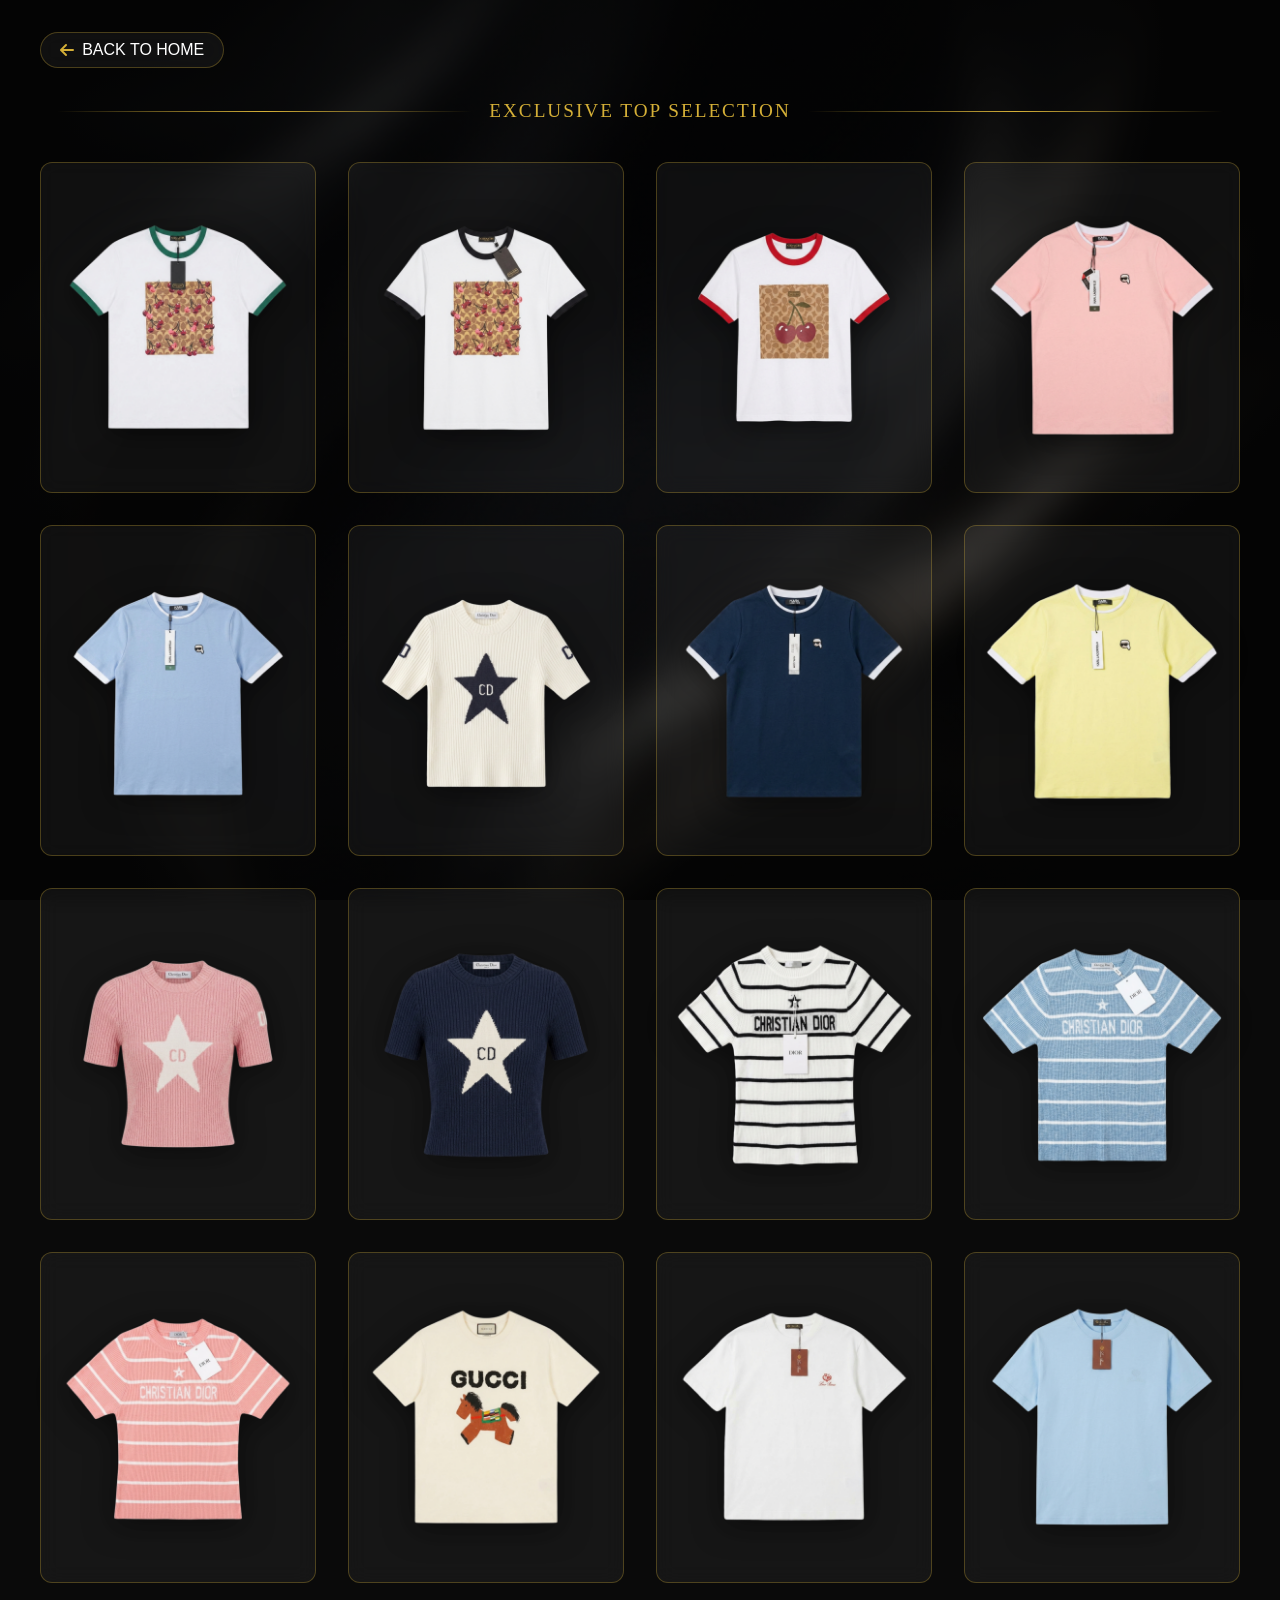
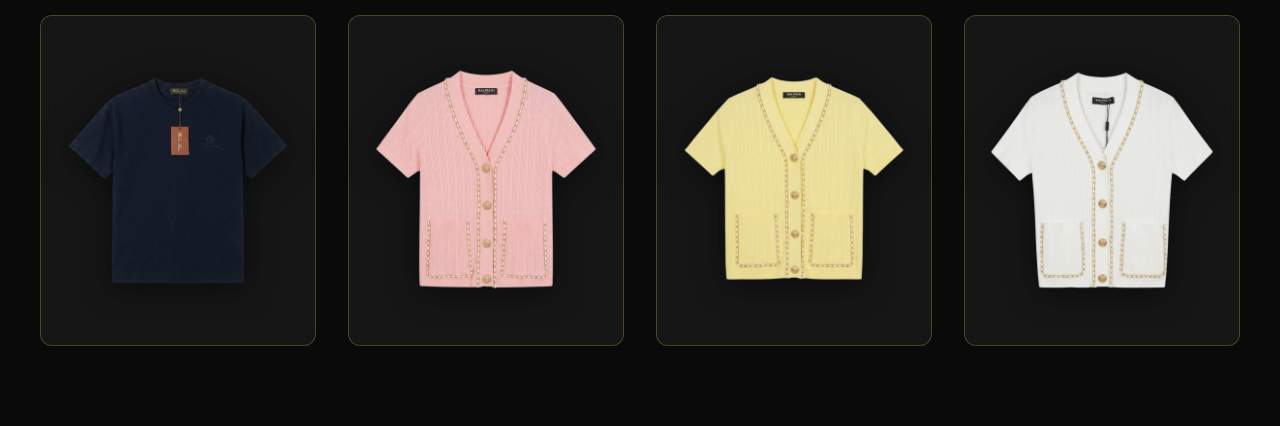
==== collection.html @ 6e02950e "feat: pivot to dedicated collection page to bypass instagram webview limitations" ====
<!DOCTYPE html>
<html lang="en">
<head>
    <meta charset="UTF-8">
    <meta name="viewport" content="width=device-width, initial-scale=1.0">
    <title>Collection - Dar Mohammed Boutique</title>
    <link rel="stylesheet" href="style.css?v=30">
    <link rel="stylesheet" href="https://cdnjs.cloudflare.com/ajax/libs/font-awesome/6.0.0/css/all.min.css">
    <link rel="icon" type="image/png" href="assets/nav.png">
    <link rel="apple-touch-icon" href="assets/nav.png">
    <style>
        body {
            overflow-y: auto;
            align-items: flex-start;
        }
        .collection-container {
            width: 95%;
            max-width: 1200px;
            margin: 2rem auto;
            z-index: 1;
            position: relative;
            animation: fadeIn 1.2s ease-out;
        }
        .back-btn {
            display: inline-flex;
            align-items: center;
            gap: 0.5rem;
            color: var(--text-white);
            background: var(--glass-bg);
            border: 1px solid var(--glass-border);
            padding: 0.5rem 1.2rem;
            border-radius: 20px;
            backdrop-filter: blur(10px);
            text-decoration: none;
            font-size: 1rem;
            margin-bottom: 2rem;
            transition: var(--transition);
        }
        .back-btn i {
            color: var(--primary-gold);
        }
        .back-btn:hover {
            transform: translateX(-5px);
            background: rgba(255, 255, 255, 0.1);
        }
        .gallery-grid {
            display: grid;
            grid-template-columns: repeat(auto-fill, minmax(140px, 1fr));
            gap: 1.2rem;
            padding-bottom: 3rem;
        }
        .gallery-item {
            background: var(--glass-bg);
            border: 1px solid var(--glass-border);
            border-radius: 12px;
            backdrop-filter: blur(10px);
            padding: 1rem;
            display: flex;
            align-items: center;
            justify-content: center;
            transition: var(--transition);
            aspect-ratio: 1 / 1.2;
        }
        .gallery-item:hover {
            transform: translateY(-5px) scale(1.02);
            box-shadow: 0 10px 20px rgba(0,0,0,0.4);
            border-color: var(--primary-gold);
        }
        .gallery-img {
            width: 100%;
            height: 100%;
            object-fit: contain;
            filter: drop-shadow(0 5px 15px rgba(0,0,0,0.5));
            transition: var(--transition);
        }
        .gallery-item:hover .gallery-img {
            transform: scale(1.1);
        }
        @media (min-width: 768px) {
            .gallery-grid {
                grid-template-columns: repeat(auto-fill, minmax(220px, 1fr));
                gap: 2rem;
            }
        }
    </style>
</head>
<body>
    <div class="background-overlay"></div>
    <div class="collection-container">
        <a href="index.html" class="back-btn"><i class="fas fa-arrow-left"></i> BACK TO HOME</a>
        
        <div class="brands-header" style="margin-bottom: 2.5rem;">
            <span class="line"></span>
            <span class="title" style="font-size: 1.2rem;">EXCLUSIVE TOP SELECTION</span>
            <span class="line"></span>
        </div>

        <div class="gallery-grid">
            <div class="gallery-item"><img src="images/1.png" class="gallery-img" loading="lazy"></div>
            <div class="gallery-item"><img src="images/2.png" class="gallery-img" loading="lazy"></div>
            <div class="gallery-item"><img src="images/3.png" class="gallery-img" loading="lazy"></div>
            <div class="gallery-item"><img src="images/4.png" class="gallery-img" loading="lazy"></div>
            <div class="gallery-item"><img src="images/5.png" class="gallery-img" loading="lazy"></div>
            <div class="gallery-item"><img src="images/6.png" class="gallery-img" loading="lazy"></div>
            <div class="gallery-item"><img src="images/7.png" class="gallery-img" loading="lazy"></div>
            <div class="gallery-item"><img src="images/8.png" class="gallery-img" loading="lazy"></div>
            <div class="gallery-item"><img src="images/9.png" class="gallery-img" loading="lazy"></div>
            <div class="gallery-item"><img src="images/10.png" class="gallery-img" loading="lazy"></div>
            <div class="gallery-item"><img src="images/11.png" class="gallery-img" loading="lazy"></div>
            <div class="gallery-item"><img src="images/12.png" class="gallery-img" loading="lazy"></div>
            <div class="gallery-item"><img src="images/13.png" class="gallery-img" loading="lazy"></div>
            <div class="gallery-item"><img src="images/14.png" class="gallery-img" loading="lazy"></div>
            <div class="gallery-item"><img src="images/15.png" class="gallery-img" loading="lazy"></div>
            <div class="gallery-item"><img src="images/16.png" class="gallery-img" loading="lazy"></div>
            <div class="gallery-item"><img src="images/18.png" class="gallery-img" loading="lazy"></div>
            <div class="gallery-item"><img src="images/19.png" class="gallery-img" loading="lazy"></div>
            <div class="gallery-item"><img src="images/20.png" class="gallery-img" loading="lazy"></div>
            <div class="gallery-item"><img src="images/21.png" class="gallery-img" loading="lazy"></div>
        </div>
    </div>
</body>
</html>
---- style.css ----
:root {
    --primary-gold: #D4AF37;
    --light-gold: #F9E2AF;
    --dark-gold: #996515;
    --bg-black: #0A0A0A;
    --text-white: #FFFFFF;
    --glass-bg: rgba(255, 255, 255, 0.05);
    --glass-border: rgba(212, 175, 55, 0.3);
    --transition: all 0.4s cubic-bezier(0.175, 0.885, 0.32, 1.275);
}

* {
    margin: 0;
    padding: 0;
    box-sizing: border-box;
}

body {
    font-family: 'Cairo', sans-serif;
    background-color: var(--bg-black);
    color: var(--text-white);
    min-height: 100vh;
    display: flex;
    justify-content: center;
    align-items: center;
    overflow-x: hidden;
    position: relative;
}

.background-overlay {
    position: fixed;
    top: 0;
    left: 0;
    width: 100vw;
    height: 100vh;
    background-image: url('assets/background.png?v=v5');
    background-size: cover;
    background-position: center;
    background-repeat: no-repeat;
    filter: brightness(0.4);
    z-index: -1;
}

.background-overlay::after {
    content: '';
    position: absolute;
    top: 0;
    left: 0;
    width: 100%;
    height: 100%;
    background: radial-gradient(circle at center, transparent 0%, var(--bg-black) 90%);
}

.container {
    width: 90%;
    max-width: 400px;
    min-height: 100vh;
    display: flex;
    flex-direction: column;
    justify-content: center;
    padding: 0.5rem 1rem;
    text-align: center;
    z-index: 1;
    animation: fadeIn 1.2s ease-out;
    margin: auto;
}

@keyframes fadeIn {
    from { opacity: 0; transform: translateY(20px); }
    to { opacity: 1; transform: translateY(0); }
}

@keyframes logoIntroSpin {
    0% {
        transform: rotate(1080deg) scale(0.5);
        opacity: 0;
    }
    100% {
        transform: rotate(0deg) scale(1);
        opacity: 1;
    }
}

@keyframes logoGlow {
    0%, 100% {
        box-shadow: 0 0 20px rgba(212, 175, 55, 0.3), inset 0 0 20px rgba(212, 175, 55, 0.2);
    }
    50% {
        box-shadow: 0 0 40px rgba(212, 175, 55, 0.6), inset 0 0 35px rgba(212, 175, 55, 0.4);
    }
}

@keyframes logoShine {
    0% {
        left: -150%;
        opacity: 0;
    }
    10% {
        opacity: 0.5;
    }
    20% {
        left: 150%;
        opacity: 0;
    }
    100% {
        left: 150%;
        opacity: 0;
    }
}

.profile-header {
    margin-bottom: 0.5rem;
}

.logo-wrapper {
    position: relative;
    width: 75px;
    height: 75px;
    margin: 0 auto 0.2rem;
}

.logo-container {
    width: 100%;
    height: 100%;
    border-radius: 50%;
    overflow: hidden;
    border: 2px solid var(--primary-gold);
    box-shadow: 0 0 30px rgba(212, 175, 55, 0.3);
    position: relative;
    background: #000;
    transform: translateZ(0);
    -webkit-mask-image: -webkit-radial-gradient(white, black);
    animation: 
        logoIntroSpin 3s cubic-bezier(0.19, 1, 0.22, 1) forwards,
        logoGlow 4s ease-in-out 3s infinite;
}

.logo-container::after {
    content: '';
    position: absolute;
    top: 0;
    left: -150%;
    width: 50%;
    height: 100%;
    background: linear-gradient(
        90deg,
        transparent,
        rgba(255, 255, 255, 0.4),
        transparent
    );
    transform: skewX(-20deg);
    pointer-events: none;
    animation: logoShine 4s infinite 3s;
}

#main-logo {
    position: absolute;
    top: 0;
    left: 0;
    width: 100%;
    height: 100%;
    object-fit: cover;
}

@keyframes textShimmer {
    0% { background-position: -200% center; }
    100% { background-position: 200% center; }
}

.brand-name {
    font-size: 1.6rem;
    font-weight: 700;
    margin-top: 0.2rem;
    margin-bottom: 0.1rem;
    background: linear-gradient(
        90deg, 
        var(--dark-gold), 
        var(--primary-gold), 
        var(--light-gold), 
        var(--primary-gold), 
        var(--dark-gold)
    );
    background-size: 200% auto;
    -webkit-background-clip: text;
    background-clip: text;
    -webkit-text-fill-color: transparent;
    letter-spacing: 1px;
    animation: textShimmer 5s linear infinite;
}

.brand-tagline {
    font-family: 'Playfair Display', serif;
    font-size: 0.75rem;
    letter-spacing: 3px;
    color: var(--light-gold);
    opacity: 0.8;
    text-transform: uppercase;
}

.collection-btn {
    display: inline-block;
    margin-top: 1rem;
    padding: 0.8rem 2.5rem;
    font-size: 1rem;
    font-weight: 600;
    letter-spacing: 2px;
    text-transform: uppercase;
    color: var(--bg-black);
    background: linear-gradient(90deg, var(--dark-gold), var(--primary-gold), var(--light-gold), var(--primary-gold), var(--dark-gold));
    background-size: 200% auto;
    border: none;
    border-radius: 25px;
    text-decoration: none;
    box-shadow: 0 4px 15px rgba(212, 175, 55, 0.4);
    transition: var(--transition);
    animation: textShimmer 3s linear infinite;
}

.collection-btn:hover {
    transform: translateY(-3px);
    box-shadow: 0 8px 25px rgba(212, 175, 55, 0.6);
}

.links-section {
    display: flex;
    flex-direction: column;
    gap: 0.4rem;
    width: 100%;
}

.social-link {
    display: flex;
    align-items: center;
    justify-content: center;
    gap: 0.6rem;
    padding: 0.5rem 1rem;
    text-decoration: none;
    color: var(--text-white);
    background: var(--glass-bg);
    border: 1px solid var(--glass-border);
    border-radius: 10px;
    backdrop-filter: blur(10px);
    font-size: 0.9rem;
    font-weight: 400;
    transition: var(--transition);
    position: relative;
    overflow: hidden;
}

.social-link i {
    font-size: 1.4rem;
    transition: var(--transition);
}

/* Brand Colors */
#snapchat-link i { color: #FFFC00; }
#instagram-link i { color: #E4405F; }
#whatsapp-link i { color: #25D366; }
#waze-link i { color: #33CCFF; }

.social-link:hover {
    transform: translateY(-5px);
    background: rgba(255, 255, 255, 0.08);
    box-shadow: 0 10px 20px rgba(0, 0, 0, 0.3);
}

#snapchat-link:hover { border-color: #FFFC00; box-shadow: 0 0 15px rgba(255, 252, 0, 0.2); }
#instagram-link:hover { border-color: #E4405F; box-shadow: 0 0 15px rgba(228, 64, 95, 0.2); }
#whatsapp-link:hover { border-color: #25D366; box-shadow: 0 0 15px rgba(37, 211, 102, 0.2); }
#waze-link:hover { border-color: #33CCFF; box-shadow: 0 0 15px rgba(51, 204, 255, 0.2); }


.social-link:hover span {
    color: #fff;
}

.social-link::before {
    content: '';
    position: absolute;
    top: 0;
    left: -100%;
    width: 100%;
    height: 100%;
    background: linear-gradient(
        90deg,
        transparent,
        rgba(255, 255, 255, 0.1),
        transparent
    );
    transition: 0.5s;
}

.social-link:hover::before {
    left: 100%;
}

.footer {
    margin-top: 0.5rem;
    font-size: 0.8rem;
    color: rgba(255, 255, 255, 0.4);
}

.showcase-section {
    margin-top: 0.6rem;
    width: 100%;
    display: flex;
    flex-direction: column;
    align-items: center;
    background: var(--glass-bg);
    border: 1px solid var(--glass-border);
    border-radius: 10px;
    backdrop-filter: blur(10px);
    padding: 0.4rem 0 0.4rem 0;
    opacity: 0;
    transform: translateY(20px);
    animation: fadeIn 0.6s cubic-bezier(0.175, 0.885, 0.32, 1.275) 0.9s forwards;
}

.slideshow-container {
    width: 100%;
    max-width: 200px;
    height: 180px;
    position: relative;
    overflow: hidden;
    border-radius: 8px;
    background: radial-gradient(circle, rgba(255,255,255,0.05) 0%, transparent 70%);
    perspective: 1000px;
}

.slideshow-container .slide {
    position: absolute;
    top: 0;
    left: 0;
    width: 100%;
    height: 100%;
    object-fit: contain;
    opacity: 0;
    transition: transform 0.8s cubic-bezier(0.25, 1, 0.5, 1), opacity 0.8s ease;
    -webkit-transition: -webkit-transform 0.8s cubic-bezier(0.25, 1, 0.5, 1), opacity 0.8s ease;
    filter: drop-shadow(0 10px 20px rgba(0,0,0,0.6));
    -webkit-filter: drop-shadow(0 10px 20px rgba(0,0,0,0.6));
    will-change: transform, opacity;
    -webkit-backface-visibility: hidden;
    backface-visibility: hidden;
}

.slideshow-container .slide.active {
    opacity: 1;
    z-index: 2;
}

.slideshow-container .slide.exit {
    opacity: 0;
    z-index: 1;
}

/* Random Animation States */
.anim-slide-x .slide { transform: translateX(-100%) scale(0.9); }
.anim-slide-x .slide.active { transform: translateX(0) scale(1); }
.anim-slide-x .slide.exit { transform: translateX(100%) scale(0.9); }

.anim-slide-y .slide { transform: translateY(100%) scale(0.9); }
.anim-slide-y .slide.active { transform: translateY(0) scale(1); }
.anim-slide-y .slide.exit { transform: translateY(-100%) scale(0.9); }

.anim-zoom .slide { transform: scale(0.5); }
.anim-zoom .slide.active { transform: scale(1); }
.anim-zoom .slide.exit { transform: scale(1.5); }

.anim-flip .slide { transform: rotateY(-90deg) scale(0.9); }
.anim-flip .slide.active { transform: rotateY(0deg) scale(1); }
.anim-flip .slide.exit { transform: rotateY(90deg) scale(0.9); }

/* Brands Carousel */
.brands-section {
    margin-top: 0.6rem;
    width: 100%;
    overflow: hidden;
    background: var(--glass-bg);
    border: 1px solid var(--glass-border);
    border-radius: 10px;
    backdrop-filter: blur(10px);
    padding: 0.4rem 0;
    opacity: 0;
    transform: translateY(20px);
    animation: fadeIn 0.6s cubic-bezier(0.175, 0.885, 0.32, 1.275) 1.2s forwards;
}

.brands-header {
    display: flex;
    align-items: center;
    justify-content: center;
    gap: 1rem;
    margin-bottom: 0.4rem;
    padding: 0 1rem;
}

.brands-header .title {
    color: var(--primary-gold);
    font-size: 0.75rem;
    letter-spacing: 2px;
    font-family: 'Playfair Display', serif;
    white-space: nowrap;
}

.brands-header .line {
    height: 1px;
    flex-grow: 1;
    background: linear-gradient(90deg, transparent, var(--primary-gold), transparent);
}

.carousel-container {
    width: 100%;
    overflow: hidden;
    position: relative;
    background: #FFFFFF;
    padding: 0.5rem 0;
    border-radius: 8px;
    mask-image: linear-gradient(to right, transparent 0%, black 20%, black 80%, transparent 100%);
    -webkit-mask-image: linear-gradient(to right, transparent 0%, black 20%, black 80%, transparent 100%);
}

.carousel-track {
    display: flex;
    flex-wrap: nowrap;
    align-items: center;
    width: max-content;
    will-change: transform;
    transform: translateZ(0);
    -webkit-transform: translateZ(0);
    backface-visibility: hidden;
    -webkit-backface-visibility: hidden;
    animation: scroll 11s linear infinite;
}

.carousel-track:hover {
    animation-play-state: paused;
}

.brand-item {
    padding: 0 1.5rem;
    display: flex;
    align-items: center;
    justify-content: center;
    transition: var(--transition);
    cursor: pointer;
    flex-shrink: 0;
}

.brand-logo {
    height: 25px;
    width: auto;
    object-fit: contain;
    opacity: 0.8;
    mix-blend-mode: multiply;
    transition: var(--transition);
}

.brand-item:hover .brand-logo {
    opacity: 1;
    transform: scale(1.1);
    filter: drop-shadow(0 5px 15px rgba(0, 0, 0, 0.15));
}

.brand-item:hover .large-logo {
    transform: scale(1.4);
}

.large-logo {
    transform: scale(1.3);
}

.brand-item:hover .xl-logo {
    transform: scale(1.8);
}

.xl-logo {
    transform: scale(1.6);
}

@keyframes scroll {
    0% { transform: translateX(0); }
    100% { transform: translateX(-33.333333%); }
}

/* RTL Specific adjustments */
[dir="rtl"] .social-link i {
    margin-left: 0.5rem;
}

/* Responsive Enhancements */
@media (max-width: 375px) {
    .brand-name {
        font-size: 2rem;
    }
    .logo-wrapper {
        width: 100px;
        height: 100px;
    }
}

@media (min-width: 768px) {
    .container {
        max-width: 550px;
        min-height: 100vh;
        padding: 2rem;
        display: flex;
        flex-direction: column;
        justify-content: center;
        gap: 1rem;
    }
    .profile-header { align-self: center; margin-bottom: 1rem; }
    .logo-wrapper { width: 130px; height: 130px; margin-bottom: 1rem; }
    .brand-name { font-size: 2.5rem; }
    .brand-tagline { font-size: 0.9rem; letter-spacing: 6px; }
    
    .collection-btn { padding: 1rem 3rem; font-size: 1.1rem; }
    
    .links-section { margin-top: 1rem; width: 100%; max-width: 400px; margin: 1rem auto; gap: 0.8rem; }
    .social-link { padding: 0.8rem 2rem; font-size: 1.1rem; border-radius: 15px; margin: 0; }
    
    .brands-section { margin-top: 1.5rem; align-self: center; }
    .carousel-track { animation: scroll 15s linear infinite; }
    .brand-logo { height: 40px; }
    
    .footer { margin-top: 1.5rem; align-self: center; font-size: 1rem; }
}

@media (min-width: 1024px) {
    .container {
        max-width: 600px;
        gap: 1.5rem;
    }
    .logo-wrapper { width: 140px; height: 140px; }
    .brand-name { font-size: 2.8rem; }
    .brand-tagline { letter-spacing: 8px; }
    .social-link { padding: 1rem 2.5rem; font-size: 1.2rem; }
    .social-link i { font-size: 1.6rem; }
    .brand-logo { height: 40px; }
}

@media (max-height: 600px) {
    .logo-wrapper {
        width: 80px;
        height: 80px;
    }
    .brand-name {
        font-size: 1.8rem;
    }
    .links-section {
        gap: 0.5rem;
    }
    .social-link {
        padding: 0.6rem 1rem;
    }
    .footer {
        margin-top: 1rem;
    }
}
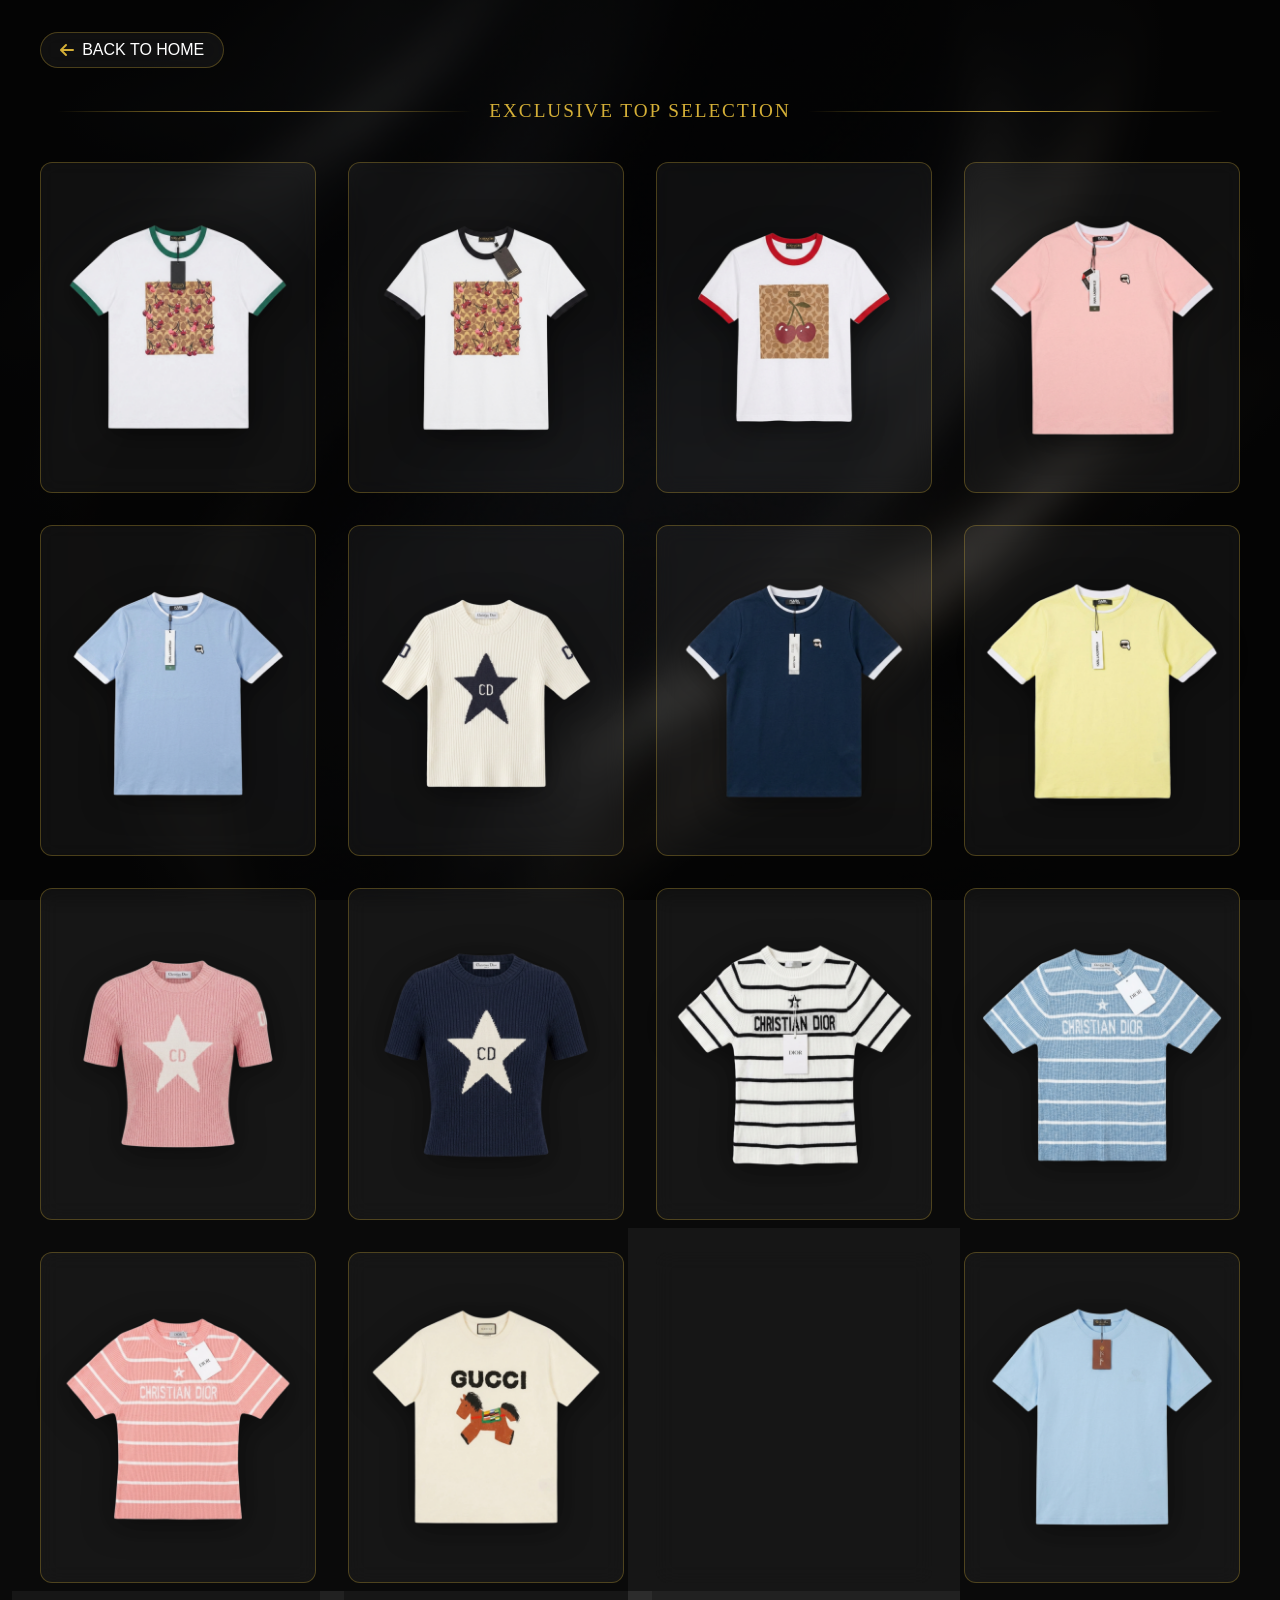
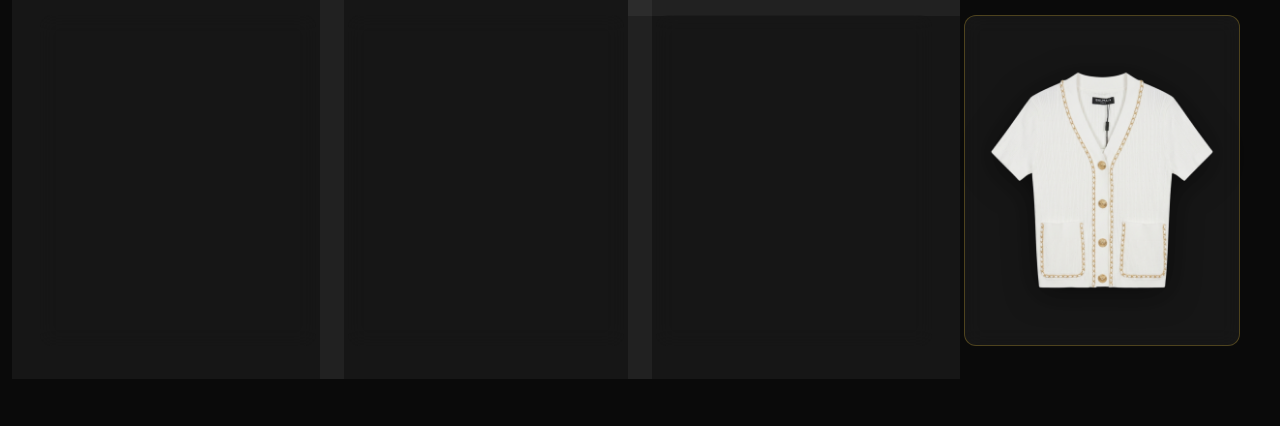
==== commit a230b3db: "perf: implement strict intersection observer lazy loading to fix scrolling lag on collection page" ====
--- a/collection.html
+++ b/collection.html
@@ -71,7 +71,8 @@
             height: 100%;
             object-fit: contain;
             filter: drop-shadow(0 5px 15px rgba(0,0,0,0.5));
-            transition: var(--transition);
+            transition: opacity 0.8s ease-in-out, transform 0.3s ease;
+            opacity: 0;
         }
         .gallery-item:hover .gallery-img {
             transform: scale(1.1);
@@ -87,7 +88,7 @@
 <body>
     <div class="background-overlay"></div>
     <div class="collection-container">
-        <a href="index.html" class="back-btn"><i class="fas fa-arrow-left"></i> BACK TO HOME</a>
+        <a href="/" class="back-btn"><i class="fas fa-arrow-left"></i> BACK TO HOME</a>
         
         <div class="brands-header" style="margin-bottom: 2.5rem;">
             <span class="line"></span>
@@ -96,27 +97,57 @@
         </div>
 
         <div class="gallery-grid">
-            <div class="gallery-item"><img src="images/1.png" class="gallery-img" loading="lazy"></div>
-            <div class="gallery-item"><img src="images/2.png" class="gallery-img" loading="lazy"></div>
-            <div class="gallery-item"><img src="images/3.png" class="gallery-img" loading="lazy"></div>
-            <div class="gallery-item"><img src="images/4.png" class="gallery-img" loading="lazy"></div>
-            <div class="gallery-item"><img src="images/5.png" class="gallery-img" loading="lazy"></div>
-            <div class="gallery-item"><img src="images/6.png" class="gallery-img" loading="lazy"></div>
-            <div class="gallery-item"><img src="images/7.png" class="gallery-img" loading="lazy"></div>
-            <div class="gallery-item"><img src="images/8.png" class="gallery-img" loading="lazy"></div>
-            <div class="gallery-item"><img src="images/9.png" class="gallery-img" loading="lazy"></div>
-            <div class="gallery-item"><img src="images/10.png" class="gallery-img" loading="lazy"></div>
-            <div class="gallery-item"><img src="images/11.png" class="gallery-img" loading="lazy"></div>
-            <div class="gallery-item"><img src="images/12.png" class="gallery-img" loading="lazy"></div>
-            <div class="gallery-item"><img src="images/13.png" class="gallery-img" loading="lazy"></div>
-            <div class="gallery-item"><img src="images/14.png" class="gallery-img" loading="lazy"></div>
-            <div class="gallery-item"><img src="images/15.png" class="gallery-img" loading="lazy"></div>
-            <div class="gallery-item"><img src="images/16.png" class="gallery-img" loading="lazy"></div>
-            <div class="gallery-item"><img src="images/18.png" class="gallery-img" loading="lazy"></div>
-            <div class="gallery-item"><img src="images/19.png" class="gallery-img" loading="lazy"></div>
-            <div class="gallery-item"><img src="images/20.png" class="gallery-img" loading="lazy"></div>
-            <div class="gallery-item"><img src="images/21.png" class="gallery-img" loading="lazy"></div>
+            <div class="gallery-item"><img data-src="images/1.png" class="gallery-img lazy-img" alt="Luxury Item"></div>
+            <div class="gallery-item"><img data-src="images/2.png" class="gallery-img lazy-img" alt="Luxury Item"></div>
+            <div class="gallery-item"><img data-src="images/3.png" class="gallery-img lazy-img" alt="Luxury Item"></div>
+            <div class="gallery-item"><img data-src="images/4.png" class="gallery-img lazy-img" alt="Luxury Item"></div>
+            <div class="gallery-item"><img data-src="images/5.png" class="gallery-img lazy-img" alt="Luxury Item"></div>
+            <div class="gallery-item"><img data-src="images/6.png" class="gallery-img lazy-img" alt="Luxury Item"></div>
+            <div class="gallery-item"><img data-src="images/7.png" class="gallery-img lazy-img" alt="Luxury Item"></div>
+            <div class="gallery-item"><img data-src="images/8.png" class="gallery-img lazy-img" alt="Luxury Item"></div>
+            <div class="gallery-item"><img data-src="images/9.png" class="gallery-img lazy-img" alt="Luxury Item"></div>
+            <div class="gallery-item"><img data-src="images/10.png" class="gallery-img lazy-img" alt="Luxury Item"></div>
+            <div class="gallery-item"><img data-src="images/11.png" class="gallery-img lazy-img" alt="Luxury Item"></div>
+            <div class="gallery-item"><img data-src="images/12.png" class="gallery-img lazy-img" alt="Luxury Item"></div>
+            <div class="gallery-item"><img data-src="images/13.png" class="gallery-img lazy-img" alt="Luxury Item"></div>
+            <div class="gallery-item"><img data-src="images/14.png" class="gallery-img lazy-img" alt="Luxury Item"></div>
+            <div class="gallery-item"><img data-src="images/15.png" class="gallery-img lazy-img" alt="Luxury Item"></div>
+            <div class="gallery-item"><img data-src="images/16.png" class="gallery-img lazy-img" alt="Luxury Item"></div>
+            <div class="gallery-item"><img data-src="images/18.png" class="gallery-img lazy-img" alt="Luxury Item"></div>
+            <div class="gallery-item"><img data-src="images/19.png" class="gallery-img lazy-img" alt="Luxury Item"></div>
+            <div class="gallery-item"><img data-src="images/20.png" class="gallery-img lazy-img" alt="Luxury Item"></div>
+            <div class="gallery-item"><img data-src="images/21.png" class="gallery-img lazy-img" alt="Luxury Item"></div>
         </div>
     </div>
+
+    <script>
+        document.addEventListener("DOMContentLoaded", function() {
+            const lazyImages = document.querySelectorAll("img.lazy-img");
+
+            if ("IntersectionObserver" in window) {
+                const lazyImageObserver = new IntersectionObserver(function(entries, observer) {
+                    entries.forEach(function(entry) {
+                        if (entry.isIntersecting) {
+                            const lazyImage = entry.target;
+                            lazyImage.src = lazyImage.dataset.src;
+                            lazyImage.onload = () => {
+                                lazyImage.style.opacity = 1;
+                            };
+                            lazyImageObserver.unobserve(lazyImage);
+                        }
+                    });
+                }, { rootMargin: "0px 0px 300px 0px" });
+
+                lazyImages.forEach(function(lazyImage) {
+                    lazyImageObserver.observe(lazyImage);
+                });
+            } else {
+                lazyImages.forEach(function(lazyImage) {
+                    lazyImage.src = lazyImage.dataset.src;
+                    lazyImage.style.opacity = 1;
+                });
+            }
+        });
+    </script>
 </body>
 </html>
--- a/style.css
+++ b/style.css
@@ -24,6 +24,7 @@
     justify-content: center;
     align-items: center;
     overflow-x: hidden;
+    overflow-y: auto;
     position: relative;
 }
 
@@ -57,12 +58,12 @@
     min-height: 100vh;
     display: flex;
     flex-direction: column;
-    justify-content: center;
-    padding: 0.5rem 1rem;
+    justify-content: space-evenly;
+    padding: 1rem;
     text-align: center;
     z-index: 1;
     animation: fadeIn 1.2s ease-out;
-    margin: auto;
+    margin: 0 auto;
 }
 
 @keyframes fadeIn {
@@ -109,13 +110,13 @@
 }
 
 .profile-header {
-    margin-bottom: 0.5rem;
+    margin-bottom: 0;
 }
 
 .logo-wrapper {
     position: relative;
-    width: 75px;
-    height: 75px;
+    width: 80px;
+    height: 80px;
     margin: 0 auto 0.2rem;
 }
 
@@ -198,27 +199,48 @@
 }
 
 .collection-btn {
-    display: inline-block;
-    margin-top: 1rem;
-    padding: 0.8rem 2.5rem;
-    font-size: 1rem;
-    font-weight: 600;
+    display: inline-flex;
+    align-items: center;
+    justify-content: center;
+    margin: 0 auto;
+    padding: 0.5rem 1.2rem;
+    font-size: 0.8rem;
+    font-weight: 500;
     letter-spacing: 2px;
     text-transform: uppercase;
-    color: var(--bg-black);
-    background: linear-gradient(90deg, var(--dark-gold), var(--primary-gold), var(--light-gold), var(--primary-gold), var(--dark-gold));
-    background-size: 200% auto;
-    border: none;
-    border-radius: 25px;
+    white-space: nowrap;
+    color: var(--primary-gold);
+    background: rgba(212, 175, 55, 0.05);
+    border: 1px solid rgba(212, 175, 55, 0.5);
+    border-radius: 30px;
+    backdrop-filter: blur(10px);
     text-decoration: none;
-    box-shadow: 0 4px 15px rgba(212, 175, 55, 0.4);
     transition: var(--transition);
-    animation: textShimmer 3s linear infinite;
+    position: relative;
+    overflow: hidden;
 }
 
 .collection-btn:hover {
+    background: rgba(212, 175, 55, 0.15);
     transform: translateY(-3px);
-    box-shadow: 0 8px 25px rgba(212, 175, 55, 0.6);
+    box-shadow: 0 10px 25px rgba(212, 175, 55, 0.2);
+    color: var(--text-white);
+    border-color: var(--primary-gold);
+}
+
+.collection-btn::before {
+    content: '';
+    position: absolute;
+    top: 0;
+    left: -100%;
+    width: 100%;
+    height: 100%;
+    background: linear-gradient(90deg, transparent, rgba(212, 175, 55, 0.2), transparent);
+    transition: 0.5s;
+}
+
+.collection-btn:hover::before {
+    left: 100%;
 }
 
 .links-section {
@@ -373,7 +395,6 @@
 
 /* Brands Carousel */
 .brands-section {
-    margin-top: 0.6rem;
     width: 100%;
     overflow: hidden;
     background: var(--glass-bg);
@@ -502,40 +523,41 @@
 @media (min-width: 768px) {
     .container {
         max-width: 550px;
-        min-height: 100vh;
-        padding: 2rem;
+        height: 100vh;
+        padding: 1rem 2rem;
         display: flex;
         flex-direction: column;
-        justify-content: center;
-        gap: 1rem;
-    }
-    .profile-header { align-self: center; margin-bottom: 1rem; }
-    .logo-wrapper { width: 130px; height: 130px; margin-bottom: 1rem; }
-    .brand-name { font-size: 2.5rem; }
-    .brand-tagline { font-size: 0.9rem; letter-spacing: 6px; }
+        justify-content: space-evenly;
+        gap: 0;
+        margin: 0 auto;
+    }
+    .profile-header { align-self: center; margin-bottom: 0; }
+    .logo-wrapper { width: 110px; height: 110px; margin-bottom: 0.5rem; }
+    .brand-name { font-size: 2.2rem; }
+    .brand-tagline { font-size: 0.8rem; letter-spacing: 6px; }
     
-    .collection-btn { padding: 1rem 3rem; font-size: 1.1rem; }
+    .collection-btn { padding: 0.8rem 2.5rem; font-size: 1rem; margin: 0 auto; letter-spacing: 3px; }
     
-    .links-section { margin-top: 1rem; width: 100%; max-width: 400px; margin: 1rem auto; gap: 0.8rem; }
-    .social-link { padding: 0.8rem 2rem; font-size: 1.1rem; border-radius: 15px; margin: 0; }
+    .links-section { width: 100%; max-width: 400px; margin: 0 auto; gap: 0.6rem; }
+    .social-link { padding: 0.7rem 2rem; font-size: 1rem; border-radius: 15px; margin: 0; }
     
-    .brands-section { margin-top: 1.5rem; align-self: center; }
+    .brands-section { margin-top: 0; align-self: center; }
     .carousel-track { animation: scroll 15s linear infinite; }
-    .brand-logo { height: 40px; }
+    .brand-logo { height: 35px; }
     
-    .footer { margin-top: 1.5rem; align-self: center; font-size: 1rem; }
+    .footer { margin-top: 0; align-self: center; font-size: 0.9rem; }
 }
 
 @media (min-width: 1024px) {
     .container {
         max-width: 600px;
-        gap: 1.5rem;
-    }
-    .logo-wrapper { width: 140px; height: 140px; }
-    .brand-name { font-size: 2.8rem; }
+        gap: 0;
+    }
+    .logo-wrapper { width: 120px; height: 120px; }
+    .brand-name { font-size: 2.6rem; }
     .brand-tagline { letter-spacing: 8px; }
-    .social-link { padding: 1rem 2.5rem; font-size: 1.2rem; }
-    .social-link i { font-size: 1.6rem; }
+    .social-link { padding: 0.9rem 2.5rem; font-size: 1.1rem; }
+    .social-link i { font-size: 1.5rem; }
     .brand-logo { height: 40px; }
 }
 
